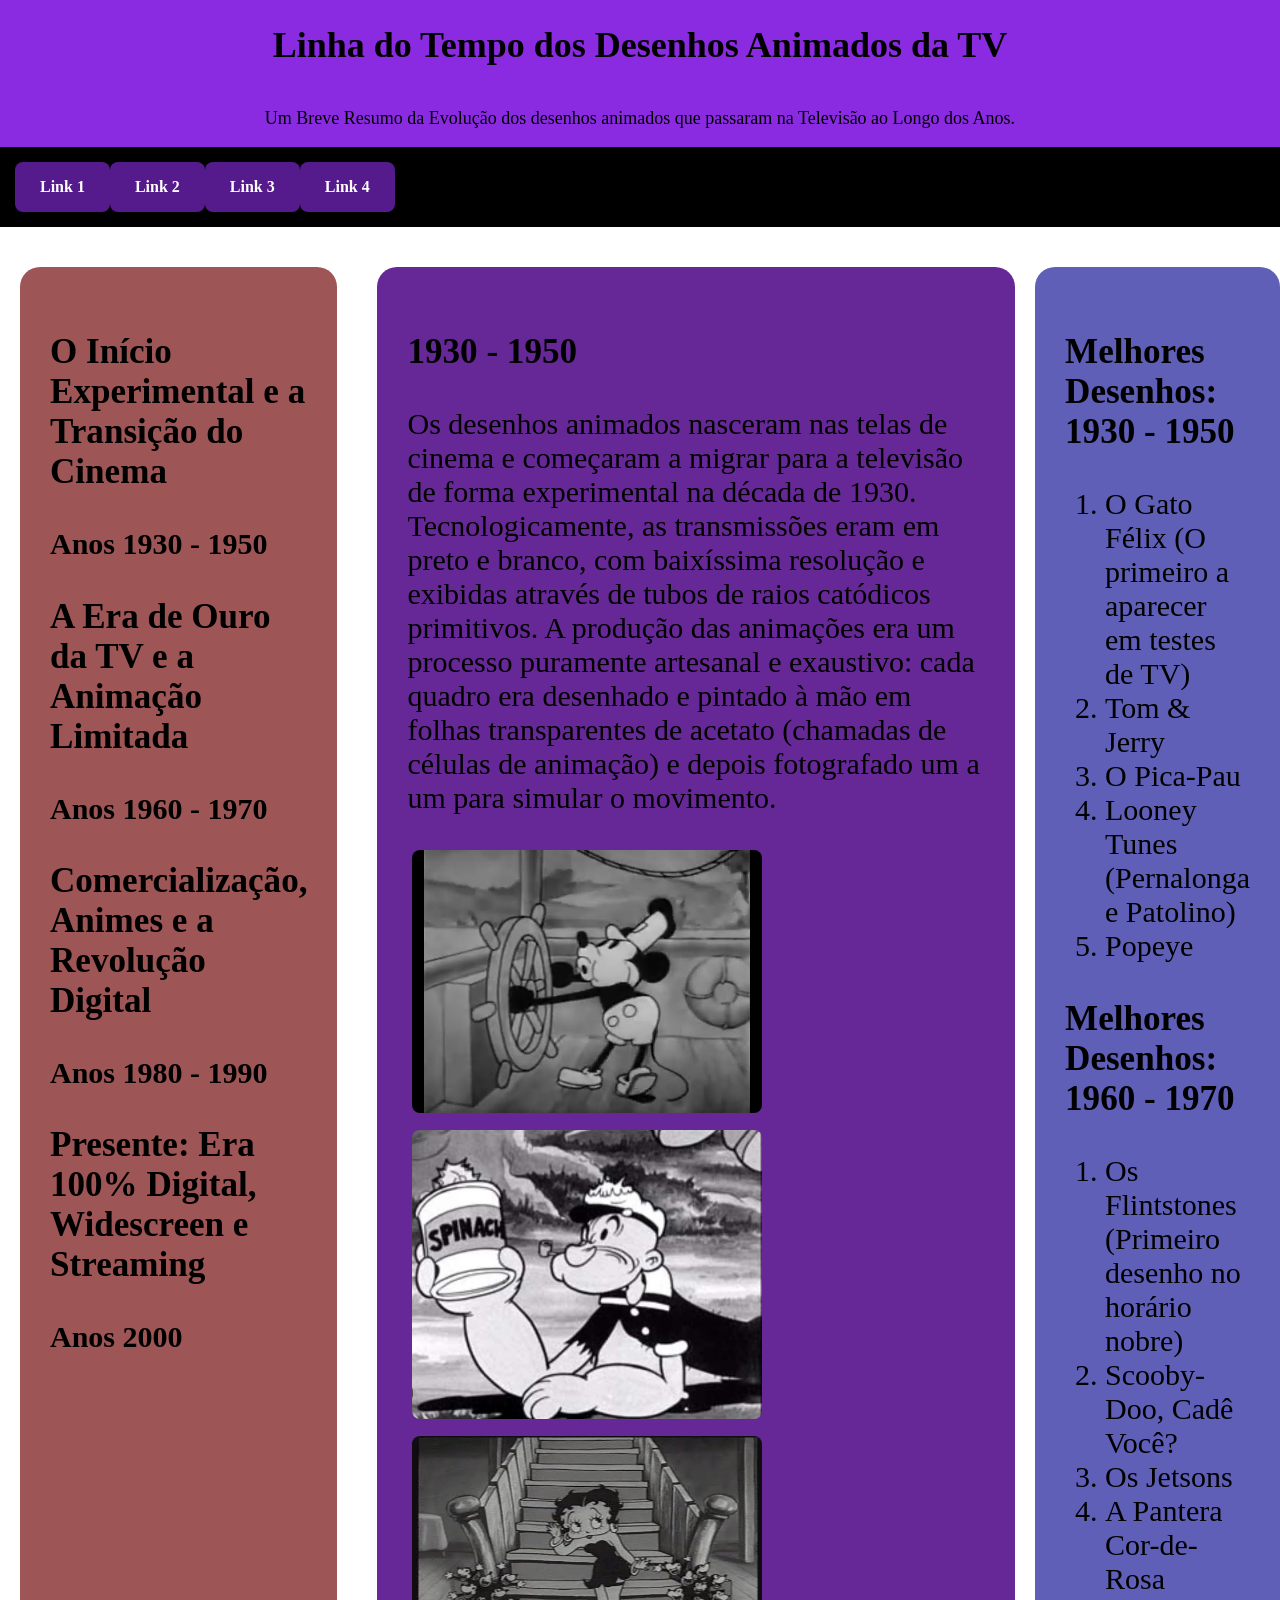
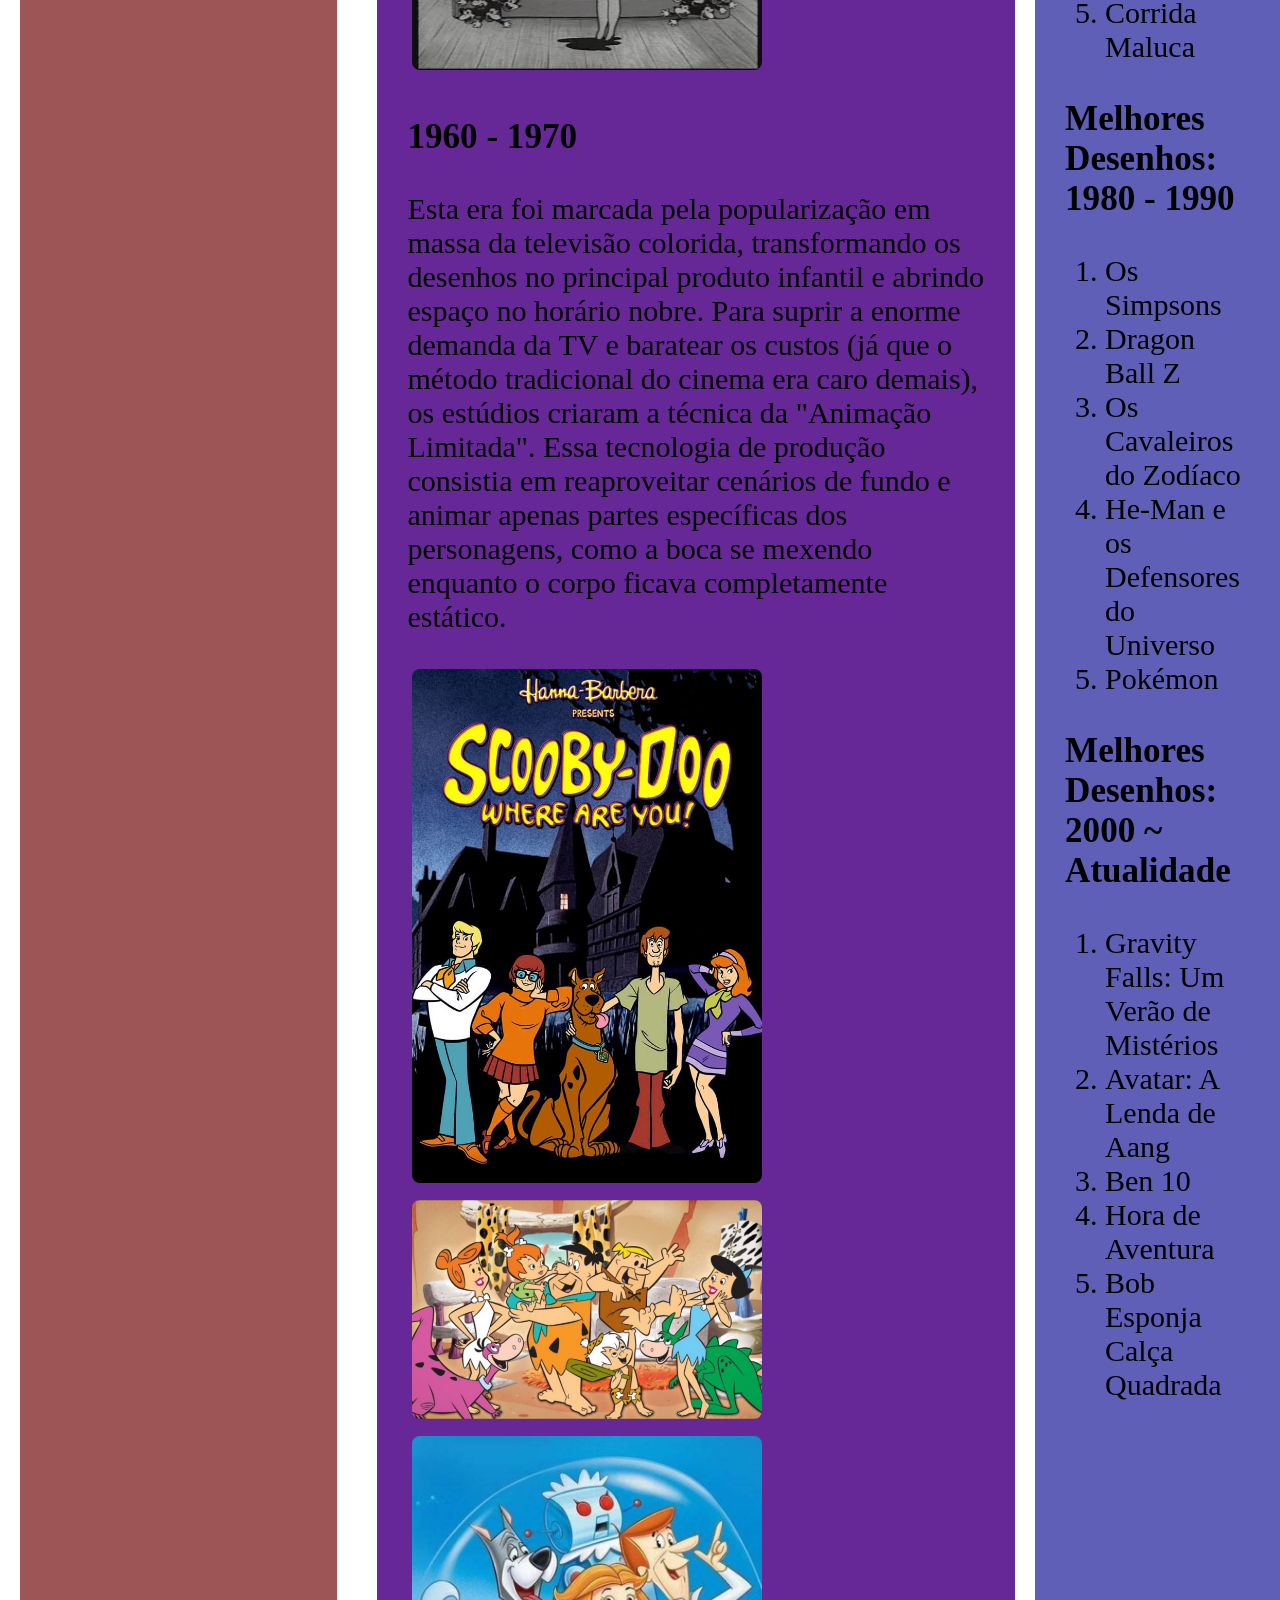
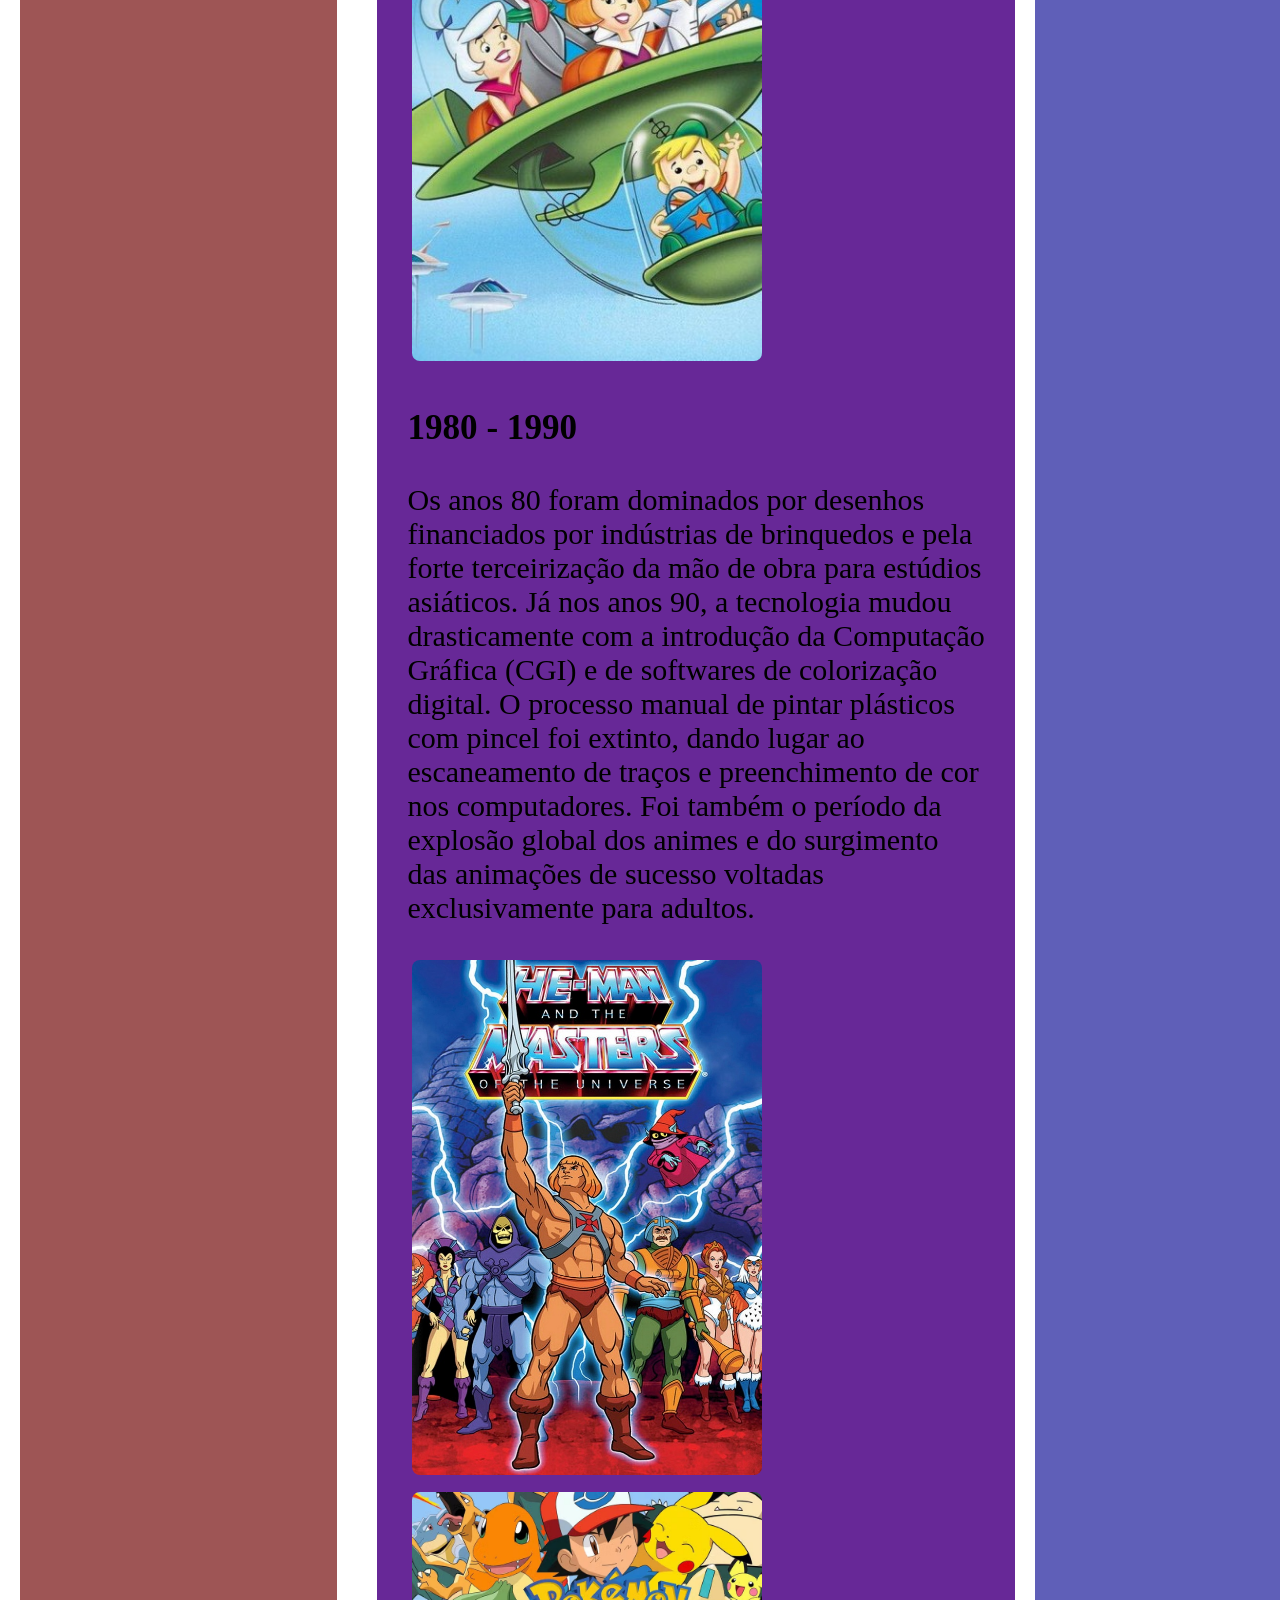
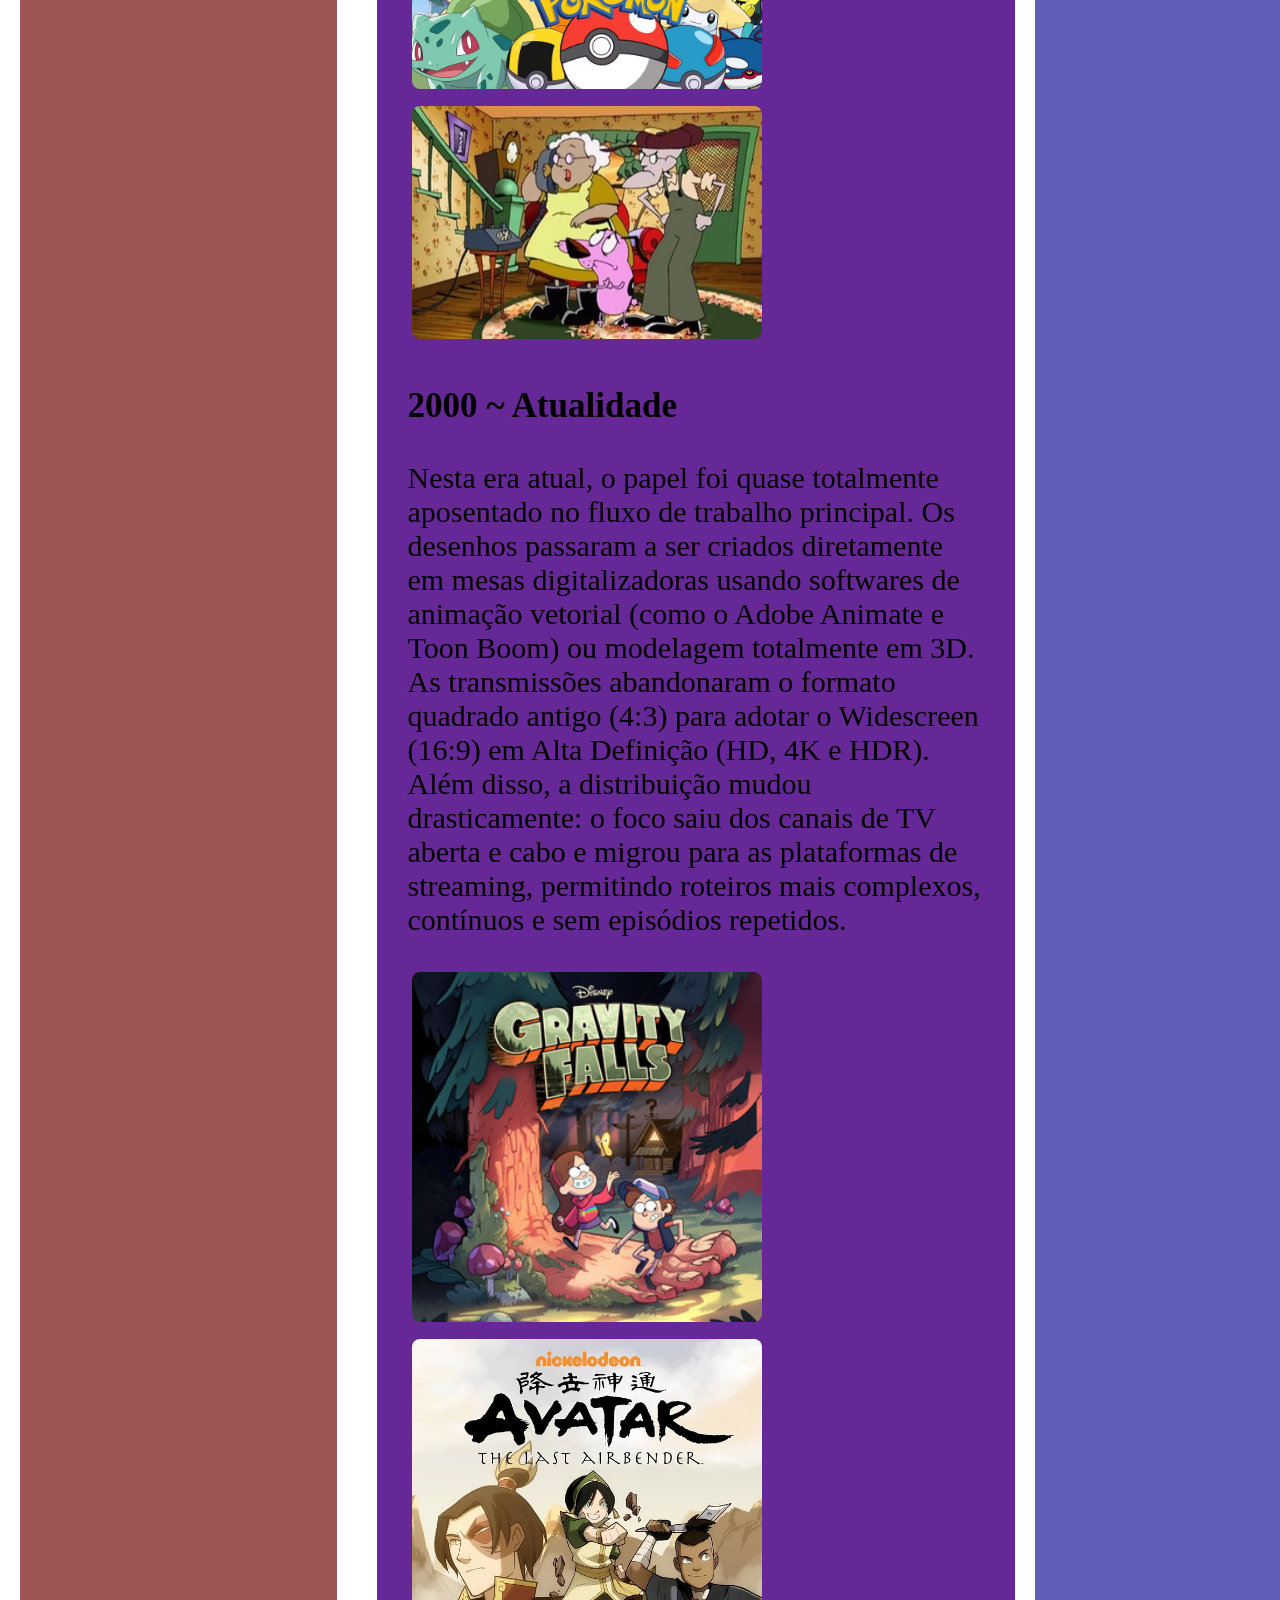
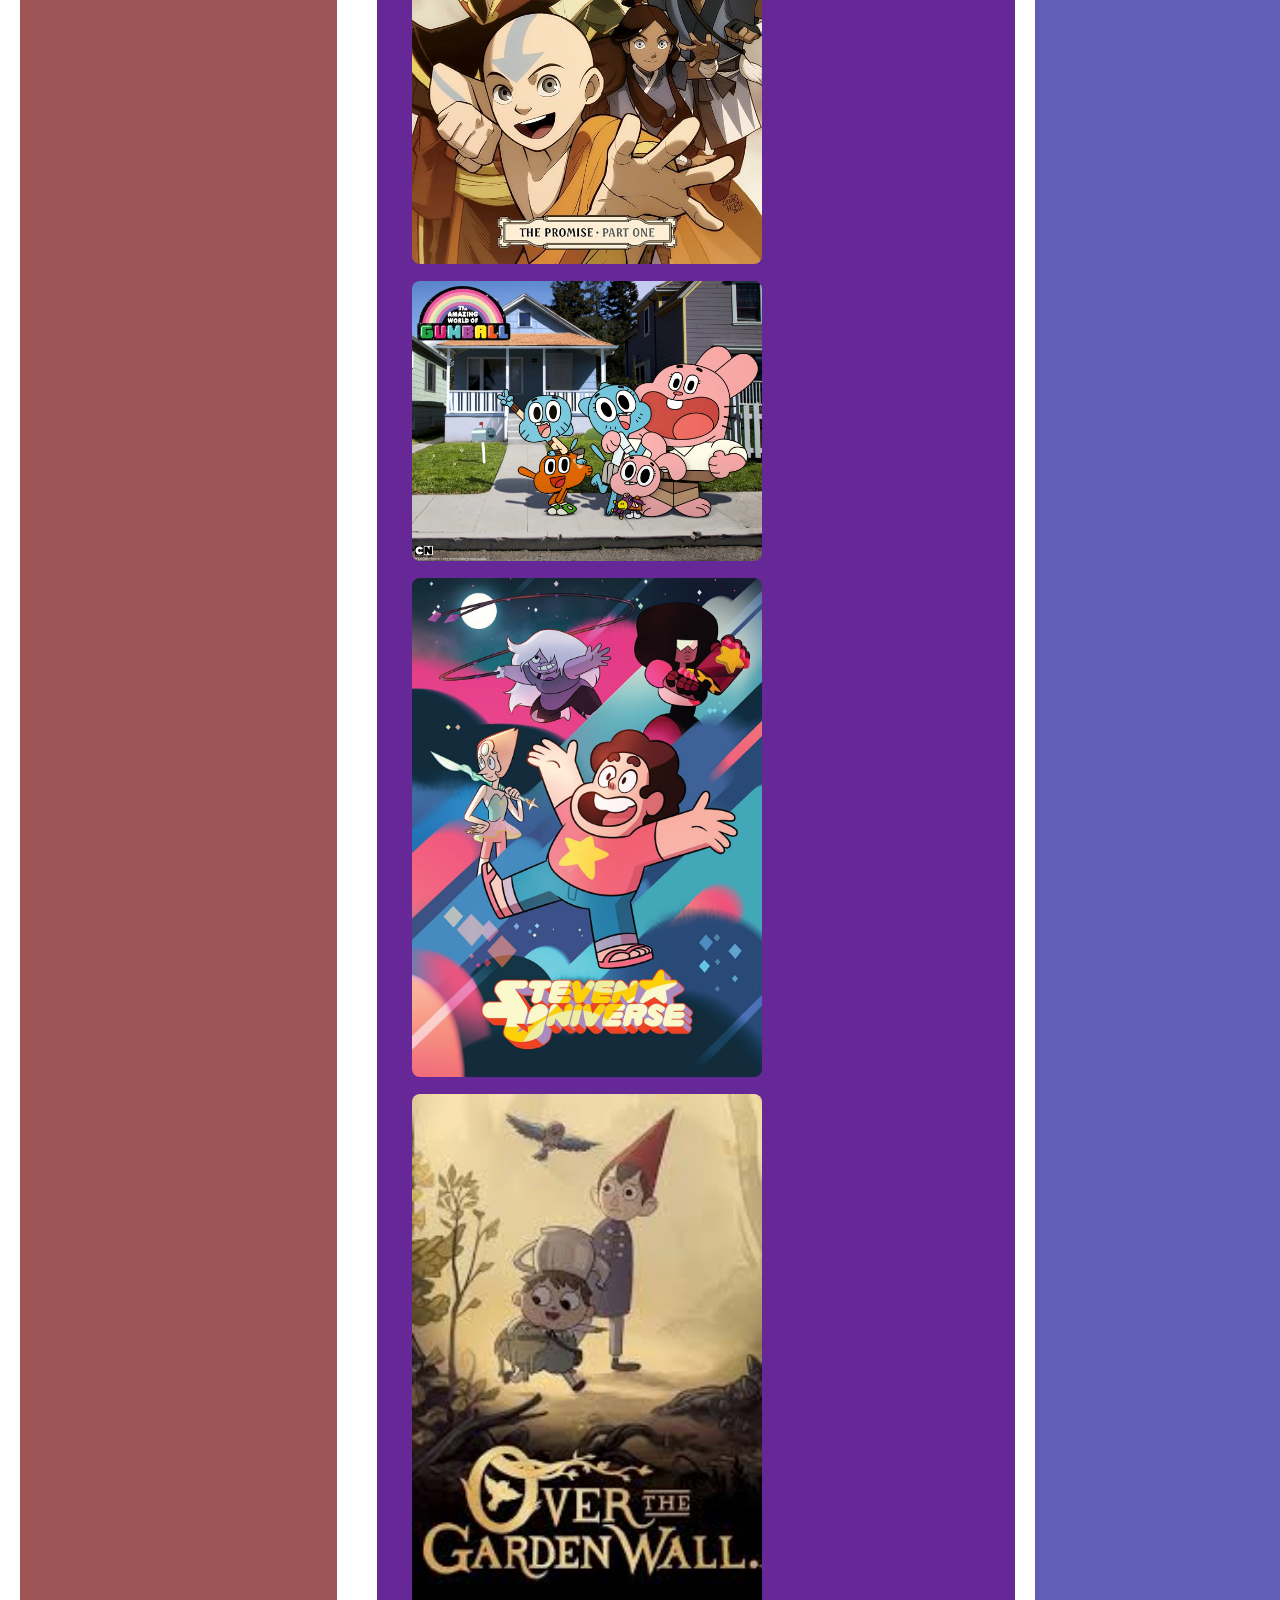
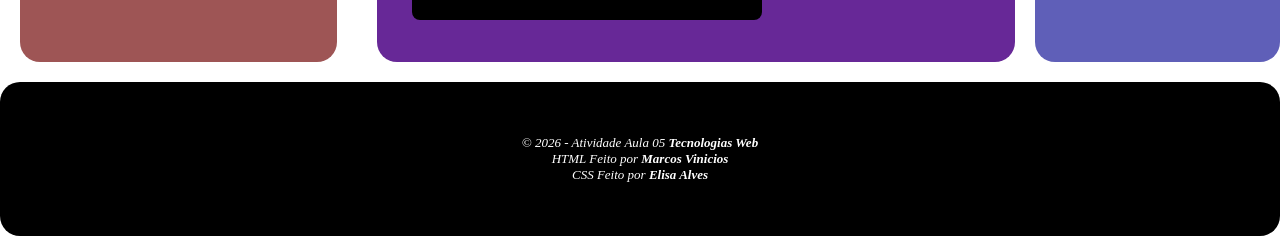
==== index.html @ 8420acc0 "atualizando o arquivo do site para index.html" ====
<!DOCTYPE html>
<html lang="pt-BR">
<head>
    <meta charset="UTF-8">
    <meta name="viewport" content="width=device-width, initial-scale=1.0">
    <title>Site Atividade Aula 05</title>

    <!-- 
    CSS Parte da Elisa ;) 
    -->
    <link rel="stylesheet" href="Trabalho.css">
</head>
<body>

    <!-- 
    Cabeçalho do Site  
    -->
    
     <header class="cabecalho">
        <h1>Linha do Tempo dos Desenhos Animados da TV</h1>
        <p class="subtitulo">
            Um Breve Resumo da Evolução dos desenhos animados que passaram na Televisão ao Longo dos Anos.<br>
        </p>
    </header>

    <!-- 
    Barra de Navegação de Links do Site 
    -->

    <nav class="barra-de-navegacao">
            <a href="#esquerda">Link 1</a>
            <a href="#central">Link 2</a>
            <a href="#direita">Link 3</a>
            <a href="#rodape">Link 4</a>
    </nav>

    <!-- 
    Conteúdo Principal do Site 
    -->
    <div class="conteudos">
        
        <!-- 
        Coluna Esquerda 
        -->

        <div class="coluna-esquerda" id="esquerda">
            <h3>O Início Experimental e a Transição do Cinema</h3>
            <p><b>Anos 1930 - 1950</b></p>

            <h3>A Era de Ouro da TV e a Animação Limitada</h3>
            <p><b>Anos 1960 - 1970</b></p>

            <h3>Comercialização, Animes e a Revolução Digital</h3>
            <p><b>Anos 1980 - 1990</b></p>

            <h3>Presente: Era 100% Digital, Widescreen e Streaming</h3>
            <p><b>Anos 2000 </b></p>
        </div>

        <!-- 
        Coluna Central 
        -->
    
        <main class="coluna-central" id="central">
            <h3>1930 - 1950</h3>
            <p>
                   Os desenhos animados nasceram nas telas de cinema e começaram a migrar para a televisão de forma 
                experimental na década de 1930. Tecnologicamente, as transmissões eram em preto e branco, com 
                baixíssima resolução e exibidas através de tubos de raios catódicos primitivos. A produção das 
                animações era um processo puramente artesanal e exaustivo: cada quadro era desenhado e pintado à 
                mão em folhas transparentes de acetato (chamadas de células de animação) e depois fotografado um
                a um para simular o movimento.
            </p>
            <img width="350px" src="sddefault.jpg" alt="Mickey Mouse">
            <img width="350px" src="Popeye.webp" alt="Popeye">
            <img width="350px" src="Betty-boop.jpg" alt="Betty Boop">

            <h3>1960 - 1970</h3>
            <p>
                  Esta era foi marcada pela popularização em massa da televisão colorida, transformando os desenhos no principal 
                produto infantil e abrindo espaço no horário nobre. Para suprir a enorme demanda da TV e baratear os custos
                (já que o método tradicional do cinema era caro demais), os estúdios criaram a técnica da "Animação Limitada".
                Essa tecnologia de produção consistia em reaproveitar cenários de fundo e animar apenas partes específicas dos
                personagens, como a boca se mexendo enquanto o corpo ficava completamente estático.
            </p>
            <img width="350px" src="Scooby.jpg" alt="Scooby-Doo">
            <img width="350px" src="Flintstones.jpg" alt="Os Flintstones">
            <img width="350px" src="Jetsons.jpg" alt="Os Jetsons">

            <h3>1980 - 1990</h3>
            <p>
                  Os anos 80 foram dominados por desenhos financiados por indústrias de brinquedos e pela forte terceirização da mão 
                de obra para estúdios asiáticos. Já nos anos 90, a tecnologia mudou drasticamente com a introdução da Computação 
                Gráfica (CGI) e de softwares de colorização digital. O processo manual de pintar plásticos com pincel foi extinto, 
                dando lugar ao escaneamento de traços e preenchimento de cor nos computadores. Foi também o período da explosão 
                global dos animes e do surgimento das animações de sucesso voltadas exclusivamente para adultos.
            </p>
            <img width="350px" src="He-man.jpg" alt="He-man">
            <img width="350px" src="pokemon.avif" alt="Pokemon">
            <img width="350px" src="coragem.webp" alt="Coragem o Cão Covarde">

            <h3>2000 ~ Atualidade</h3>
            <p>
                   Nesta era atual, o papel foi quase totalmente aposentado no fluxo de trabalho principal. Os desenhos passaram a
                 ser criados diretamente em mesas digitalizadoras usando softwares de animação vetorial 
                 (como o Adobe Animate e Toon Boom) ou modelagem totalmente em 3D. As transmissões abandonaram o formato quadrado
                  antigo (4:3) para adotar o Widescreen (16:9) em Alta Definição (HD, 4K e HDR). Além disso, a distribuição mudou 
                  drasticamente: o foco saiu dos canais de TV aberta e cabo e migrou para as plataformas de streaming, permitindo 
                  roteiros mais complexos, contínuos e sem episódios repetidos.
            </p>
            <img width="350px" src="Gravity Falls.jpg" alt="Gravity Falls">
            <img width="350px" src="Avatar.jpg" alt="Avatar">
            <img width="350px" src="Gumball.webp" alt="O Incrivel mundo de Gumball">
            <img width="350px" src="steven.jpg" alt="Steven Universo">
            <img width="350px" src="Over the garden wall.jpg" alt="Over the garden wall">

        </main>

        <!-- 
        Coluna Direita 
        -->
    
        <div class="coluna-direita" id="direita">
            <h3>Melhores Desenhos:<br>1930 - 1950</h3>
            <ol> 
                <li>O Gato Félix (O primeiro a aparecer em testes de TV)</li>
                <li>Tom & Jerry</li>
                <li>O Pica-Pau</li>
                <li>Looney Tunes (Pernalonga e Patolino)</li>
                <li>Popeye</li>
            </ol>

            <h3>Melhores Desenhos:<br>1960 - 1970</h3>
            <ol>
                <li>Os Flintstones (Primeiro desenho no horário nobre)</li>
                <li>Scooby-Doo, Cadê Você?</li>
                <li>Os Jetsons</li>
                <li>A Pantera Cor-de-Rosa</li>
                <li>Corrida Maluca</li>
            </ol>

            <h3>Melhores Desenhos:<br>1980 - 1990</h3>
            <ol>
                <li>Os Simpsons</li>
                <li>Dragon Ball Z</li>
                <li>Os Cavaleiros do Zodíaco</li>
                <li>He-Man e os Defensores do Universo</li>
                <li>Pokémon</li>
            </ol>

            <h3>Melhores Desenhos:<br>2000 ~ Atualidade</h3>
            <ol>
                <li>Gravity Falls: Um Verão de Mistérios</li>
                <li>Avatar: A Lenda de Aang</li>
                <li>Ben 10</li>
                <li>Hora de Aventura</li>
                <li>Bob Esponja Calça Quadrada</li>
            </ol>
        </div>
    </div>

    <!--
    Rodapé do Site 
    -->
    <footer class="rodape" id="rodape">
        <p><i>&copy; 2026 - Atividade Aula 05 <b>Tecnologias Web</b><br>HTML Feito por <b>Marcos Vinicios</b><br>CSS Feito por <b>Elisa Alves</b></i></p>
    </footer>
    
</body>
</html>
---- Trabalho.css ----
body{
    margin: 0;
}
header{
    background-color: blueviolet;
    color: black;
    text-align: center;
    font-size: large;
    display: flex;
    flex-direction:column;
    justify-content: center;  
}
nav{
    display: flex;
    justify-content: flex-start;
    background-color: black;
    padding: 15px;
    text-align:left;
    align-items: stretch;
    height: 50px;
    font-size: medium;
    color: white;
}
nav a {
    background-color: #551A8B;
    color: white;
    text-decoration: none;
    border-radius: 8px;
    font-weight: bold;
    display: flex;
    align-items: center;
    justify-content: center;
    padding: 0 25px;
    flex-grow: 0;
}
nav a:hover {
    background-color: #8a2be2;
    transform: translateY(-1px)
}
.conteudos{
    display: flex;
    justify-content: space-around;
    text-align: left;
    

}
    .coluna-esquerda{
        background-color:rgb(158, 85, 85);
        justify-content:flex-start;
        border-radius: 20px;
        margin: 20px;;
        padding: 30px;
        font-size: 30px;
        margin-top: 40px;
        margin-bottom: 20px;
    }
    .coluna-direita{
        background-color: rgb(95, 95, 184);
        justify-content: flex-end;
        border-radius: 20px;
        padding: 30px;
        font-size: 30px;
        margin-top: 40px;
        margin-bottom: 20px;
    }
    .coluna-central{
        background-color: rgb(103, 40, 151);
        justify-content: left;
        border-radius: 20px;
        padding: 30px;
        font-size: 30px;
        margin: 20px;
        margin-top: 40px;
        margin-bottom: 20px;
    }
.coluna-central img {
    display: inline-block;
    max-width: 350px;
    margin: 5px;
    max-width: 100%;
    height: auto;
    border-radius: 8px;
}


/* 
Implementação do Site se Ajustar com a Resolução e Tamanho da Tela
Di Nadi :3
 */
@media screen and (max-width: 700px) {
    .cabecalho {
     flex-direction: column;   
    }
    .barra-de-navegacao {
        flex-direction: column; 
    }
    .conteudos {
        flex-direction: column;
    }
    .rodape {
        flex-direction: column;
    } 
}
footer{
    background-color: black;
    padding: 40px;
    text-align: center;
    font-size: small;
    color: white;
    border-radius: 20px;

}
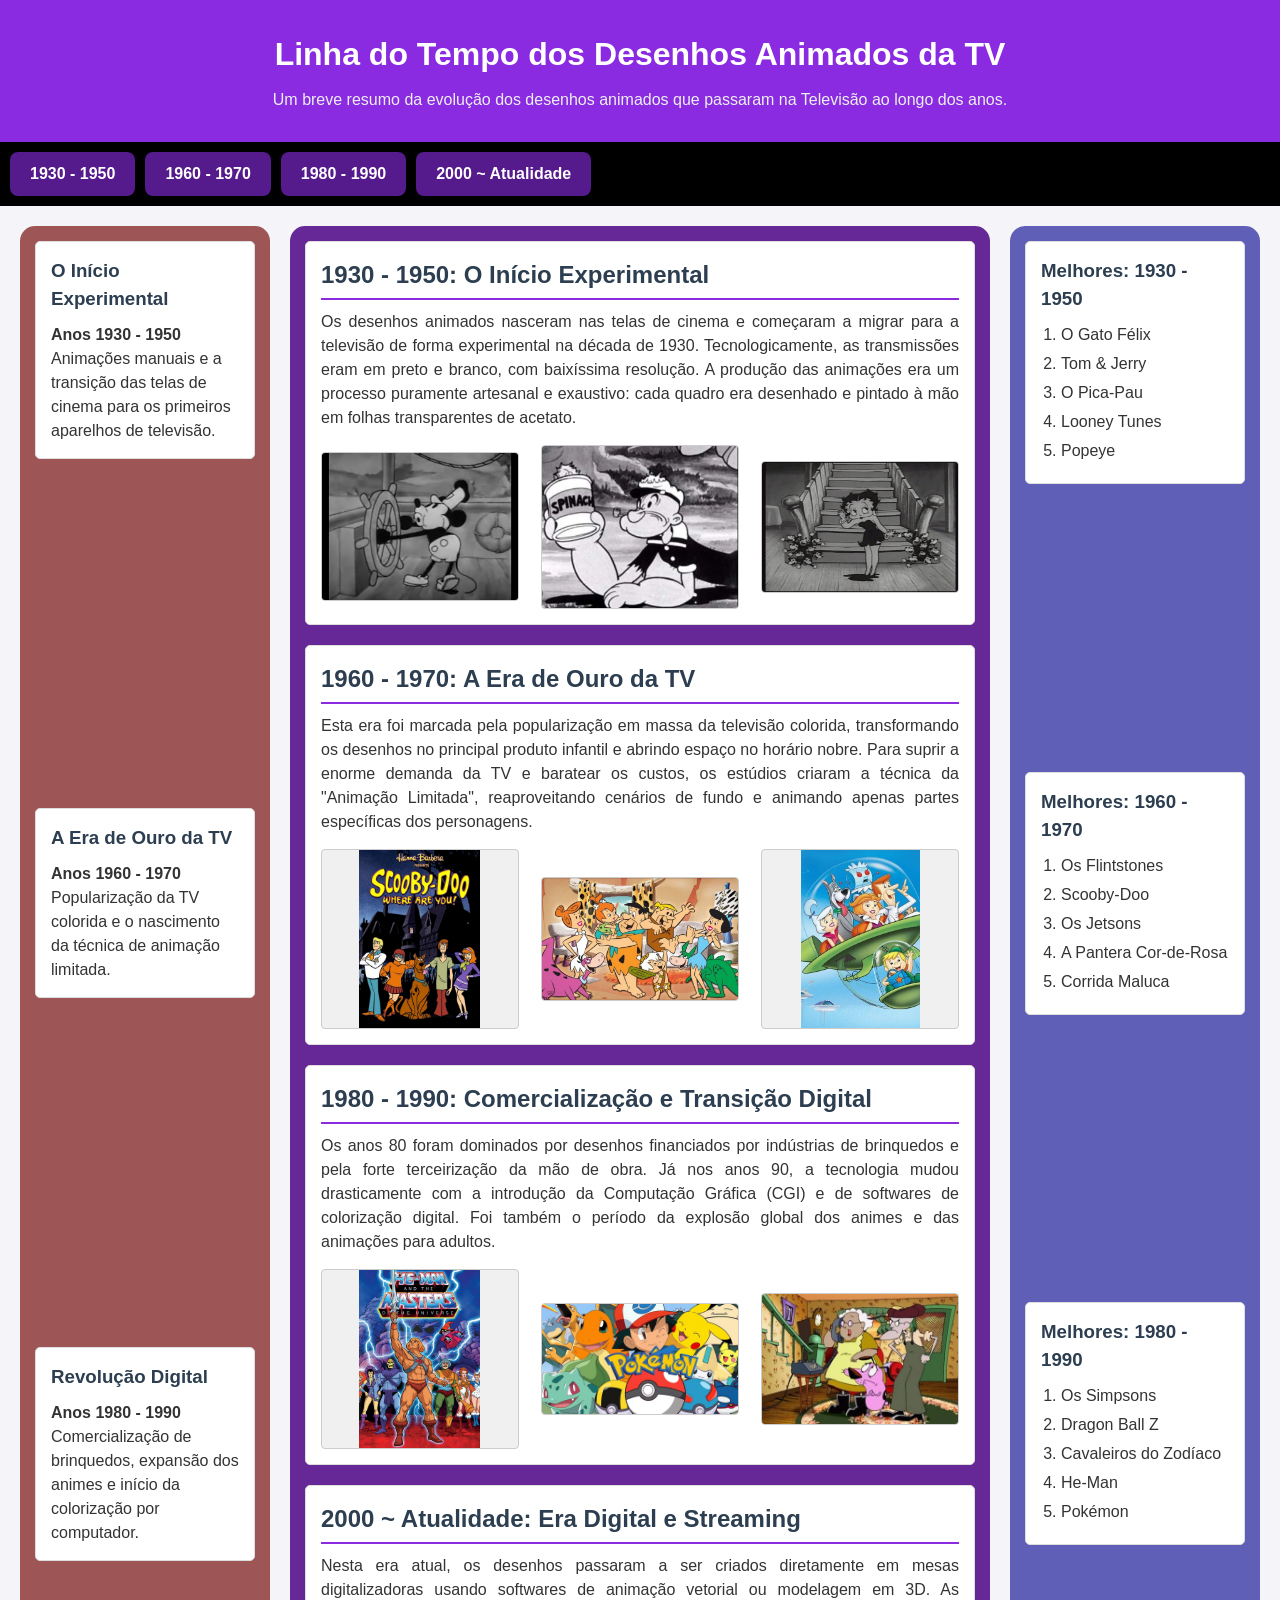
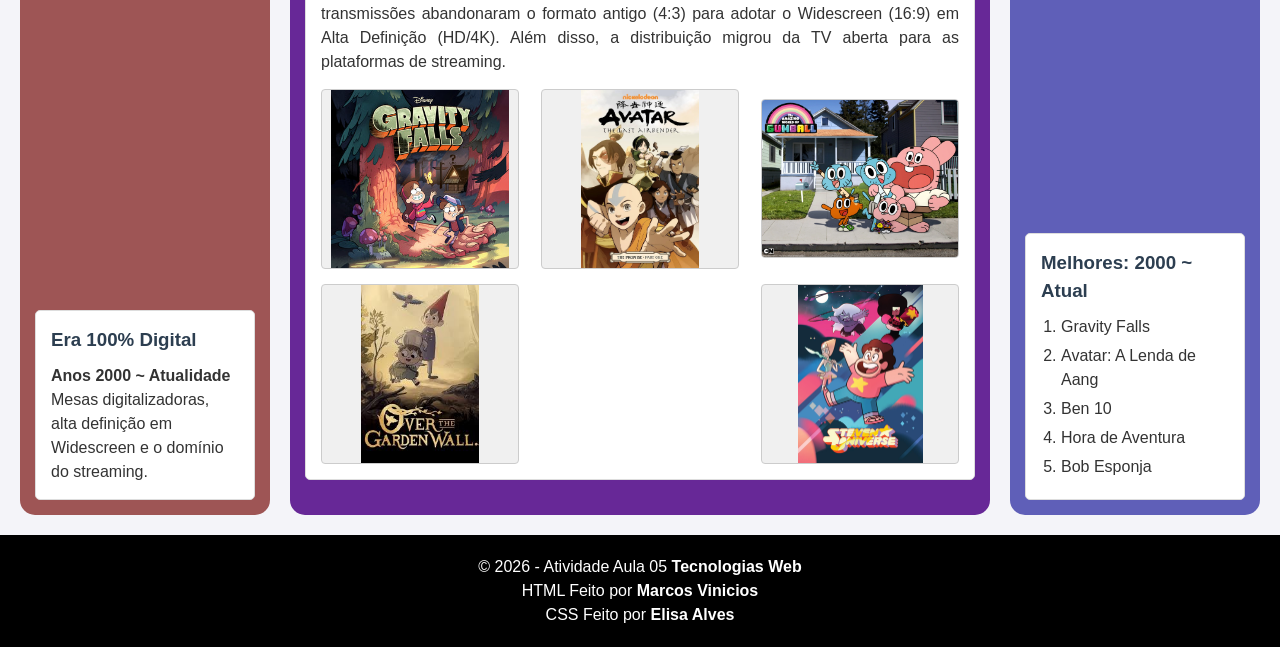
==== commit e6948cfc: "Polimento do Site" ====
--- a/index.html
+++ b/index.html
@@ -3,168 +3,202 @@
 <head>
     <meta charset="UTF-8">
     <meta name="viewport" content="width=device-width, initial-scale=1.0">
-    <title>Site Atividade Aula 05</title>
-
-    <!-- 
-    CSS Parte da Elisa ;) 
-    -->
+    <title>Linha do Tempo dos Desenhos Animados</title>
+
+    <!-- CSS Parte da Elisa ;) -->
+
     <link rel="stylesheet" href="Trabalho.css">
 </head>
 <body>
 
-    <!-- 
-    Cabeçalho do Site  
-    -->
-    
-     <header class="cabecalho">
+ <!-- Cabeçalho -->
+    <header class="cabecalho">
         <h1>Linha do Tempo dos Desenhos Animados da TV</h1>
         <p class="subtitulo">
-            Um Breve Resumo da Evolução dos desenhos animados que passaram na Televisão ao Longo dos Anos.<br>
+            Um breve resumo da evolução dos desenhos animados que passaram na Televisão ao longo dos anos.
         </p>
+
     </header>
 
-    <!-- 
-    Barra de Navegação de Links do Site 
-    -->
-
+
+    <!-- Barra de Navegação -->
     <nav class="barra-de-navegacao">
-            <a href="#esquerda">Link 1</a>
-            <a href="#central">Link 2</a>
-            <a href="#direita">Link 3</a>
-            <a href="#rodape">Link 4</a>
+        <a href="#era-30-50">1930 - 1950</a>
+        <a href="#era-60-70">1960 - 1970</a>
+        <a href="#era-80-90">1980 - 1990</a>
+        <a href="#era-2000">2000 ~ Atualidade</a>
     </nav>
 
-    <!-- 
-    Conteúdo Principal do Site 
-    -->
-    <div class="conteudos">
+    <!-- Container Principal -->
+    <div class="conteudo-principal">
         
-        <!-- 
-        Coluna Esquerda 
-        -->
-
-        <div class="coluna-esquerda" id="esquerda">
-            <h3>O Início Experimental e a Transição do Cinema</h3>
-            <p><b>Anos 1930 - 1950</b></p>
-
-            <h3>A Era de Ouro da TV e a Animação Limitada</h3>
-            <p><b>Anos 1960 - 1970</b></p>
-
-            <h3>Comercialização, Animes e a Revolução Digital</h3>
-            <p><b>Anos 1980 - 1990</b></p>
-
-            <h3>Presente: Era 100% Digital, Widescreen e Streaming</h3>
-            <p><b>Anos 2000 </b></p>
-        </div>
-
-        <!-- 
-        Coluna Central 
-        -->
+        <!-- Coluna Esquerda -->
+        <aside class="coluna-esquerda side">
+            <div class="bloco-lateral">
+                <h3>O Início Experimental</h3>
+                <p><b>Anos 1930 - 1950</b></p>
+                <p>Animações manuais e a transição das telas de cinema para os primeiros aparelhos de televisão.</p>
+            </div>
+
+
+
+            <div class="bloco-lateral">
+                <h3>A Era de Ouro da TV</h3>
+                <p><b>Anos 1960 - 1970</b></p>
+                <p>Popularização da TV colorida e o nascimento da técnica de animação limitada.</p>
+            </div>
+
+            <div class="bloco-lateral">
+                <h3>Revolução Digital</h3>
+                <p><b>Anos 1980 - 1990</b></p>
+                <p>Comercialização de brinquedos, expansão dos animes e início da colorização por computador.</p>
+            </div>
+
+
+            <div class="bloco-lateral">
+                <h3>Era 100% Digital</h3>
+                <p><b>Anos 2000 ~ Atualidade</b></p>
+                <p>Mesas digitalizadoras, alta definição em Widescreen e o domínio do streaming.</p>
+            </div>
+
+
+        </aside>
+
+
+
+        <!-- Coluna Central -->
+        <main class="coluna-central main">
+            
+            <article class="bloco-conteudo" id="era-30-50">
+                <h2>1930 - 1950: O Início Experimental</h2>
+                <p>
+                    Os desenhos animados nasceram nas telas de cinema e começaram a migrar para a televisão de forma 
+                    experimental na década de 1930. Tecnologicamente, as transmissões eram em preto e branco, com 
+                    baixíssima resolução. A produção das animações era um processo puramente artesanal e exaustivo: 
+                    cada quadro era desenhado e pintado à mão em folhas transparentes de acetato.
+                </p>
+                <div class="galeria-imagens">
+                    <img src="sddefault.jpg" alt="Mickey Mouse">
+                    <img src="Popeye.webp" alt="Popeye">
+                    <img src="Betty-boop.jpg" alt="Betty Boop">
+                </div>
+            </article>
+
+            <article class="bloco-conteudo" id="era-60-70">
+                <h2>1960 - 1970: A Era de Ouro da TV</h2>
+                <p>
     
-        <main class="coluna-central" id="central">
-            <h3>1930 - 1950</h3>
-            <p>
-                   Os desenhos animados nasceram nas telas de cinema e começaram a migrar para a televisão de forma 
-                experimental na década de 1930. Tecnologicamente, as transmissões eram em preto e branco, com 
-                baixíssima resolução e exibidas através de tubos de raios catódicos primitivos. A produção das 
-                animações era um processo puramente artesanal e exaustivo: cada quadro era desenhado e pintado à 
-                mão em folhas transparentes de acetato (chamadas de células de animação) e depois fotografado um
-                a um para simular o movimento.
-            </p>
-            <img width="350px" src="sddefault.jpg" alt="Mickey Mouse">
-            <img width="350px" src="Popeye.webp" alt="Popeye">
-            <img width="350px" src="Betty-boop.jpg" alt="Betty Boop">
-
-            <h3>1960 - 1970</h3>
-            <p>
-                  Esta era foi marcada pela popularização em massa da televisão colorida, transformando os desenhos no principal 
-                produto infantil e abrindo espaço no horário nobre. Para suprir a enorme demanda da TV e baratear os custos
-                (já que o método tradicional do cinema era caro demais), os estúdios criaram a técnica da "Animação Limitada".
-                Essa tecnologia de produção consistia em reaproveitar cenários de fundo e animar apenas partes específicas dos
-                personagens, como a boca se mexendo enquanto o corpo ficava completamente estático.
-            </p>
-            <img width="350px" src="Scooby.jpg" alt="Scooby-Doo">
-            <img width="350px" src="Flintstones.jpg" alt="Os Flintstones">
-            <img width="350px" src="Jetsons.jpg" alt="Os Jetsons">
-
-            <h3>1980 - 1990</h3>
-            <p>
-                  Os anos 80 foram dominados por desenhos financiados por indústrias de brinquedos e pela forte terceirização da mão 
-                de obra para estúdios asiáticos. Já nos anos 90, a tecnologia mudou drasticamente com a introdução da Computação 
-                Gráfica (CGI) e de softwares de colorização digital. O processo manual de pintar plásticos com pincel foi extinto, 
-                dando lugar ao escaneamento de traços e preenchimento de cor nos computadores. Foi também o período da explosão 
-                global dos animes e do surgimento das animações de sucesso voltadas exclusivamente para adultos.
-            </p>
-            <img width="350px" src="He-man.jpg" alt="He-man">
-            <img width="350px" src="pokemon.avif" alt="Pokemon">
-            <img width="350px" src="coragem.webp" alt="Coragem o Cão Covarde">
-
-            <h3>2000 ~ Atualidade</h3>
-            <p>
-                   Nesta era atual, o papel foi quase totalmente aposentado no fluxo de trabalho principal. Os desenhos passaram a
-                 ser criados diretamente em mesas digitalizadoras usando softwares de animação vetorial 
-                 (como o Adobe Animate e Toon Boom) ou modelagem totalmente em 3D. As transmissões abandonaram o formato quadrado
-                  antigo (4:3) para adotar o Widescreen (16:9) em Alta Definição (HD, 4K e HDR). Além disso, a distribuição mudou 
-                  drasticamente: o foco saiu dos canais de TV aberta e cabo e migrou para as plataformas de streaming, permitindo 
-                  roteiros mais complexos, contínuos e sem episódios repetidos.
-            </p>
-            <img width="350px" src="Gravity Falls.jpg" alt="Gravity Falls">
-            <img width="350px" src="Avatar.jpg" alt="Avatar">
-            <img width="350px" src="Gumball.webp" alt="O Incrivel mundo de Gumball">
-            <img width="350px" src="steven.jpg" alt="Steven Universo">
-            <img width="350px" src="Over the garden wall.jpg" alt="Over the garden wall">
+                    Esta era foi marcada pela popularização em massa da televisão colorida, transformando os desenhos no principal 
+                    produto infantil e abrindo espaço no horário nobre. Para suprir a enorme demanda da TV e baratear os custos, 
+                    os estúdios criaram a técnica da "Animação Limitada", reaproveitando cenários de fundo e animando apenas partes 
+                    específicas dos personagens.
+                </p>
+                <div class="galeria-imagens">
+                    <img src="Scooby.jpg" alt="Scooby-Doo">
+                    <img src="Flintstones.jpg" alt="Os Flintstones">
+                    <img src="Jetsons.jpg" alt="Os Jetsons">
+                </div>
+
+            </article>
+
+
+
+            <article class="bloco-conteudo" id="era-80-90">
+                <h2>1980 - 1990: Comercialização e Transição Digital</h2>
+                <p>
+                    Os anos 80 foram dominados por desenhos financiados por indústrias de brinquedos e pela forte terceirização da mão 
+                    de obra. Já nos anos 90, a tecnologia mudou drasticamente com a introdução da Computação Gráfica (CGI) e de softwares 
+                    de colorização digital. Foi também o período da explosão global dos animes e das animações para adultos.
+                </p>
+                <div class="galeria-imagens">
+                    <img src="He-man.jpg" alt="He-man">
+                    <img src="pokemon.avif" alt="Pokémon">
+                    <img src="coragem.webp" alt="Coragem o Cão Covarde">
+                </div>
+            </article>
+
+            <article class="bloco-conteudo" id="era-2000">
+                <h2>2000 ~ Atualidade: Era Digital e Streaming</h2>
+                <p>
+                    Nesta era atual, os desenhos passaram a ser criados diretamente em mesas digitalizadoras usando softwares de animação 
+                    vetorial ou modelagem em 3D. As transmissões abandonaram o formato antigo (4:3) para adotar o Widescreen (16:9) em Alta 
+                    Definição (HD/4K). Além disso, a distribuição migrou da TV aberta para as plataformas de streaming.
+                </p>
+                <div class="galeria-imagens">
+                    <img src="Gravity Falls.jpg" alt="Gravity Falls">
+                    <img src="Avatar.jpg" alt="Avatar">
+                    <img src="Gumball.webp" alt="O Incrível Mundo de Gumball">
+                    <img src="Over the garden wall.jpg" alt="Over the Garden wall">
+                    <img src="steven.jpg" alt="Steven Universo">
+                </div>
+            </article>
 
         </main>
 
-        <!-- 
-        Coluna Direita 
-        -->
-    
-        <div class="coluna-direita" id="direita">
-            <h3>Melhores Desenhos:<br>1930 - 1950</h3>
-            <ol> 
-                <li>O Gato Félix (O primeiro a aparecer em testes de TV)</li>
-                <li>Tom & Jerry</li>
-                <li>O Pica-Pau</li>
-                <li>Looney Tunes (Pernalonga e Patolino)</li>
-                <li>Popeye</li>
-            </ol>
-
-            <h3>Melhores Desenhos:<br>1960 - 1970</h3>
-            <ol>
-                <li>Os Flintstones (Primeiro desenho no horário nobre)</li>
-                <li>Scooby-Doo, Cadê Você?</li>
-                <li>Os Jetsons</li>
-                <li>A Pantera Cor-de-Rosa</li>
-                <li>Corrida Maluca</li>
-            </ol>
-
-            <h3>Melhores Desenhos:<br>1980 - 1990</h3>
-            <ol>
-                <li>Os Simpsons</li>
-                <li>Dragon Ball Z</li>
-                <li>Os Cavaleiros do Zodíaco</li>
-                <li>He-Man e os Defensores do Universo</li>
-                <li>Pokémon</li>
-            </ol>
-
-            <h3>Melhores Desenhos:<br>2000 ~ Atualidade</h3>
-            <ol>
-                <li>Gravity Falls: Um Verão de Mistérios</li>
-                <li>Avatar: A Lenda de Aang</li>
-                <li>Ben 10</li>
-                <li>Hora de Aventura</li>
-                <li>Bob Esponja Calça Quadrada</li>
-            </ol>
-        </div>
+        <!-- Coluna Direita -->
+        <aside class="coluna-direita side-2">
+            <div class="bloco-lateral">
+                <h3>Melhores: 1930 - 1950</h3>
+                <ol> 
+                    <li>O Gato Félix</li>
+                    <li>Tom & Jerry</li>
+                    <li>O Pica-Pau</li>
+                    <li>Looney Tunes</li>
+                    <li>Popeye</li>
+                </ol>
+
+            </div>
+
+
+
+            <div class="bloco-lateral">
+                <h3>Melhores: 1960 - 1970</h3>
+                <ol>
+
+                    <li>Os Flintstones</li>
+                    <li>Scooby-Doo</li>
+                    <li>Os Jetsons</li>
+                    <li>A Pantera Cor-de-Rosa</li>
+                    <li>Corrida Maluca</li>
+                </ol>
+
+            </div>
+
+
+            <div class="bloco-lateral">
+                <h3>Melhores: 1980 - 1990</h3>
+                <ol>
+                    <li>Os Simpsons</li>
+                    <li>Dragon Ball Z</li>
+                    <li>Cavaleiros do Zodíaco</li>
+                    <li>He-Man</li>
+                    <li>Pokémon</li>
+                </ol>
+            </div>
+
+            <div class="bloco-lateral">
+                <h3>Melhores: 2000 ~ Atual</h3>
+                <ol>
+                    <li>Gravity Falls</li>
+                    <li>Avatar: A Lenda de Aang</li>
+                    <li>Ben 10</li>
+                    <li>Hora de Aventura</li>
+                    <li>Bob Esponja</li>
+                </ol>
+                
+            </div>
+        </aside>
+
     </div>
 
-    <!--
-    Rodapé do Site 
-    -->
-    <footer class="rodape" id="rodape">
-        <p><i>&copy; 2026 - Atividade Aula 05 <b>Tecnologias Web</b><br>HTML Feito por <b>Marcos Vinicios</b><br>CSS Feito por <b>Elisa Alves</b></i></p>
+
+    <!-- Rodapé -->
+
+    <footer class="rodape footer">
+        <p>&copy; 2026 - Atividade Aula 05 <b>Tecnologias Web</b></p>
+        <p>HTML Feito por <b>Marcos Vinicios</b><br>CSS Feito por <b>Elisa Alves</b></p>
     </footer>
     
+
 </body>
 </html>
--- a/Trabalho.css
+++ b/Trabalho.css
@@ -1,112 +1,206 @@
-body{
+* {
     margin: 0;
-}
-header{
+    padding: 0;
+    box-sizing: border-box;
+    font-family: Arial, Helvetica, sans-serif;
+
+}
+
+
+
+body {
+    background-color: #f4f4f9;
+    color: #333;
+    line-height: 1.5;
+}
+
+
+/* --- Cabeçalhho --- */
+.cabecalho {
     background-color: blueviolet;
-    color: black;
+    color: #ffffff;
     text-align: center;
-    font-size: large;
-    display: flex;
-    flex-direction:column;
-    justify-content: center;  
-}
-nav{
+    padding: 30px 20px;
+}
+
+.cabecalho h1 {
+    font-size: 2rem;
+    margin-bottom: 10px;
+}
+
+.subtitulo {
+    font-size: 1rem;
+    color: #ecf0f1;
+}
+
+/* --- Barra de Navegação --- */
+.barra-de-navegacao {
     display: flex;
     justify-content: flex-start;
     background-color: black;
-    padding: 15px;
-    text-align:left;
+    position: sticky;
+    top: 0;
+    z-index: 10;
+    padding: 10px;
+
+    gap: 10px;
+}
+
+
+
+.barra-de-navegacao a {
+    background-color: #551A8B;
+    color: #ffffff;
+    padding: 10px 20px;
+    text-decoration: none;
+    font-weight: bold;
+    text-align: center;
+    border-radius: 8px;
+    transition: background 0.3s;
+}
+
+.barra-de-navegacao a:hover {
+    background-color: #8a2be2;
+}
+
+/* --- Container Com as 3 Colunas--- */
+.conteudo-principal {
+    display: flex;
+    flex-direction: row;
     align-items: stretch;
-    height: 50px;
-    font-size: medium;
-    color: white;
-}
-nav a {
-    background-color: #551A8B;
-    color: white;
-    text-decoration: none;
-    border-radius: 8px;
-    font-weight: bold;
-    display: flex;
+    width: 100%;
+    margin: 20px 0;
+    padding: 0 20px;
+    gap: 20px;
+}
+
+.coluna-esquerda.side {
+    background-color: rgb(158, 85, 85);
+    border-radius: 15px;
+    padding: 15px;
+    width: 250px;
+    flex-shrink: 0;
+    display: flex;
+    flex-direction: column;
+    justify-content: space-between;
+}
+
+.coluna-direita.side-2 {
+    background-color: rgb(95, 95, 184);
+    border-radius: 15px;
+    padding: 15px;
+    width: 250px;
+    flex-shrink: 0;
+
+    display: flex;
+    flex-direction: column;
+    justify-content: space-between;
+}
+
+.coluna-central.main {
+    background-color: rgb(103, 40, 151);
+    border-radius: 15px;
+    padding: 15px;
+    flex-grow: 1;
+}
+
+.bloco-lateral, .bloco-conteudo {
+    background-color: #ffffff;
+    padding: 15px;
+    margin-bottom: 20px;
+    border: 1px solid #ddd;
+    border-radius: 5px;
+}
+
+.coluna-esquerda.side .bloco-lateral:last-child,
+.coluna-direita.side-2 .bloco-lateral:last-child {
+    margin-bottom: 0;
+}
+
+.bloco-lateral h3, .bloco-conteudo h2 {
+    margin-bottom: 10px;
+    color: #2c3e50;
+}
+
+.bloco-conteudo h2 {
+    border-bottom: 2px solid blueviolet;
+    padding-bottom: 5px;
+}
+
+.bloco-conteudo p {
+    margin-bottom: 15px;
+    text-align: justify;
+
+}
+
+
+
+.coluna-direita ol {
+    padding-left: 20px;
+}
+
+.coluna-direita li {
+    margin-bottom: 5px;
+}
+
+.galeria-imagens {
+    display: flex;
+    flex-wrap: wrap;
+    gap: 15px;
+    justify-content: space-between;
     align-items: center;
-    justify-content: center;
-    padding: 0 25px;
-    flex-grow: 0;
-}
-nav a:hover {
-    background-color: #8a2be2;
-    transform: translateY(-1px)
-}
-.conteudos{
-    display: flex;
-    justify-content: space-around;
-    text-align: left;
+}
+
+.galeria-imagens img {
+    flex: 1 1 calc(33.333% - 15px);
+    max-width: calc(33.333% - 15px);
+    height: auto;
+    max-height: 180px;
+    object-fit: contain;
+    border-radius: 4px;
+    border: 1px solid #ccc;
+    background-color: #f0f0f0;
+}
+
+
+/* --- Rodapé --- */
+.rodape.footer {
+    background-color: black;
+    color: #ffffff;
+    text-align: center;
+    padding: 20px;
+    margin-top: 20px;
+}
+
+
+
+@media (max-width: 700px) {
+    /* Navbar empilha verticalmente */
+    .barra-de-navegacao {
+        flex-direction: column;
+    }
+
+.conteudo-principal {
+        flex-direction: column;
+    }
+
     
-
-}
-    .coluna-esquerda{
-        background-color:rgb(158, 85, 85);
-        justify-content:flex-start;
-        border-radius: 20px;
-        margin: 20px;;
-        padding: 30px;
-        font-size: 30px;
-        margin-top: 40px;
+.coluna-esquerda.side,
+.coluna-direita.side-2 {
+        width: 100%;
+        justify-content: flex-start;
+    }
+
+.coluna-esquerda.side .bloco-lateral:last-child,
+.coluna-direita.side-2 .bloco-lateral:last-child {
         margin-bottom: 20px;
     }
-    .coluna-direita{
-        background-color: rgb(95, 95, 184);
-        justify-content: flex-end;
-        border-radius: 20px;
-        padding: 30px;
-        font-size: 30px;
-        margin-top: 40px;
-        margin-bottom: 20px;
-    }
-    .coluna-central{
-        background-color: rgb(103, 40, 151);
-        justify-content: left;
-        border-radius: 20px;
-        padding: 30px;
-        font-size: 30px;
-        margin: 20px;
-        margin-top: 40px;
-        margin-bottom: 20px;
-    }
-.coluna-central img {
-    display: inline-block;
-    max-width: 350px;
-    margin: 5px;
-    max-width: 100%;
-    height: auto;
-    border-radius: 8px;
-}
-
-
-/* 
-Implementação do Site se Ajustar com a Resolução e Tamanho da Tela
-Di Nadi :3
- */
-@media screen and (max-width: 700px) {
-    .cabecalho {
-     flex-direction: column;   
-    }
-    .barra-de-navegacao {
-        flex-direction: column; 
-    }
-    .conteudos {
-        flex-direction: column;
-    }
-    .rodape {
-        flex-direction: column;
-    } 
-}
-footer{
-    background-color: black;
-    padding: 40px;
-    text-align: center;
-    font-size: small;
-    color: white;
-    border-radius: 20px;
-
+
+
+
+.galeria-imagens img {
+        flex: 1 1 100%;
+        max-width: 100%;
+        height: auto;
+    }
 }
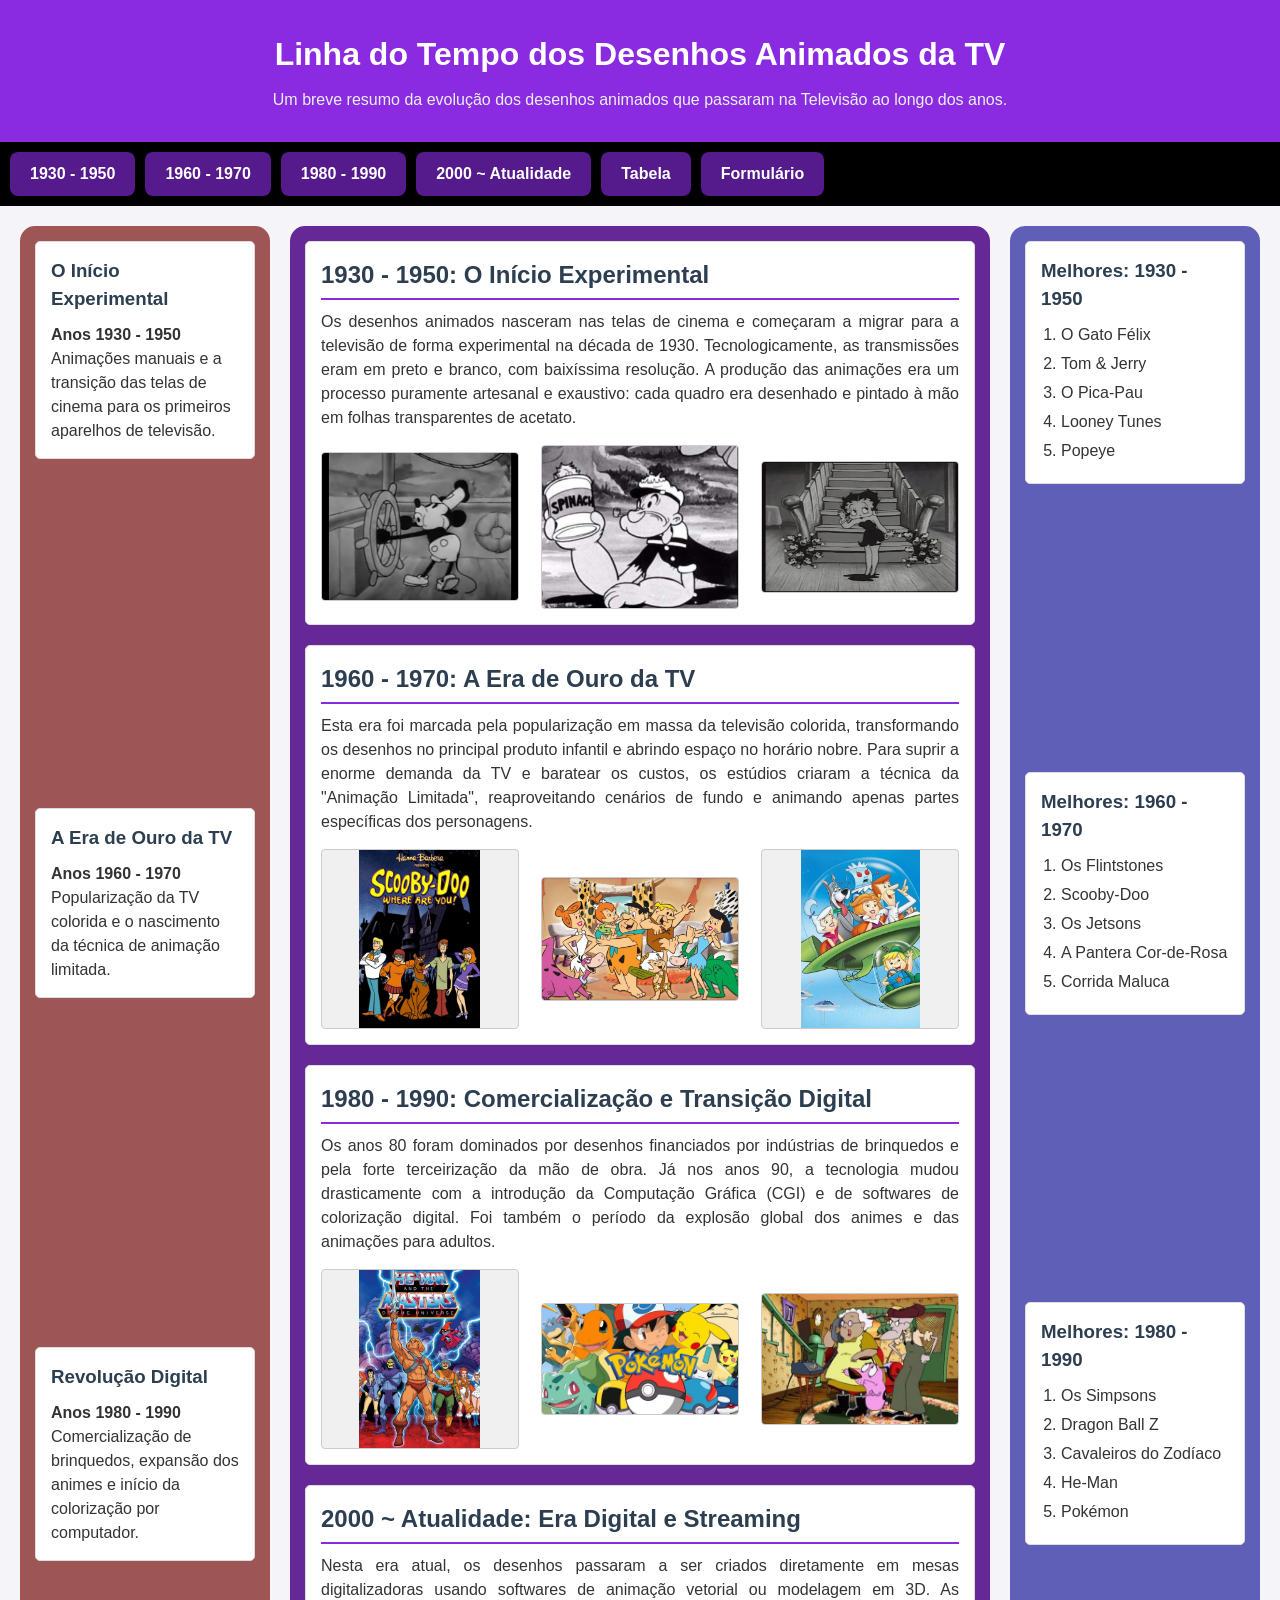
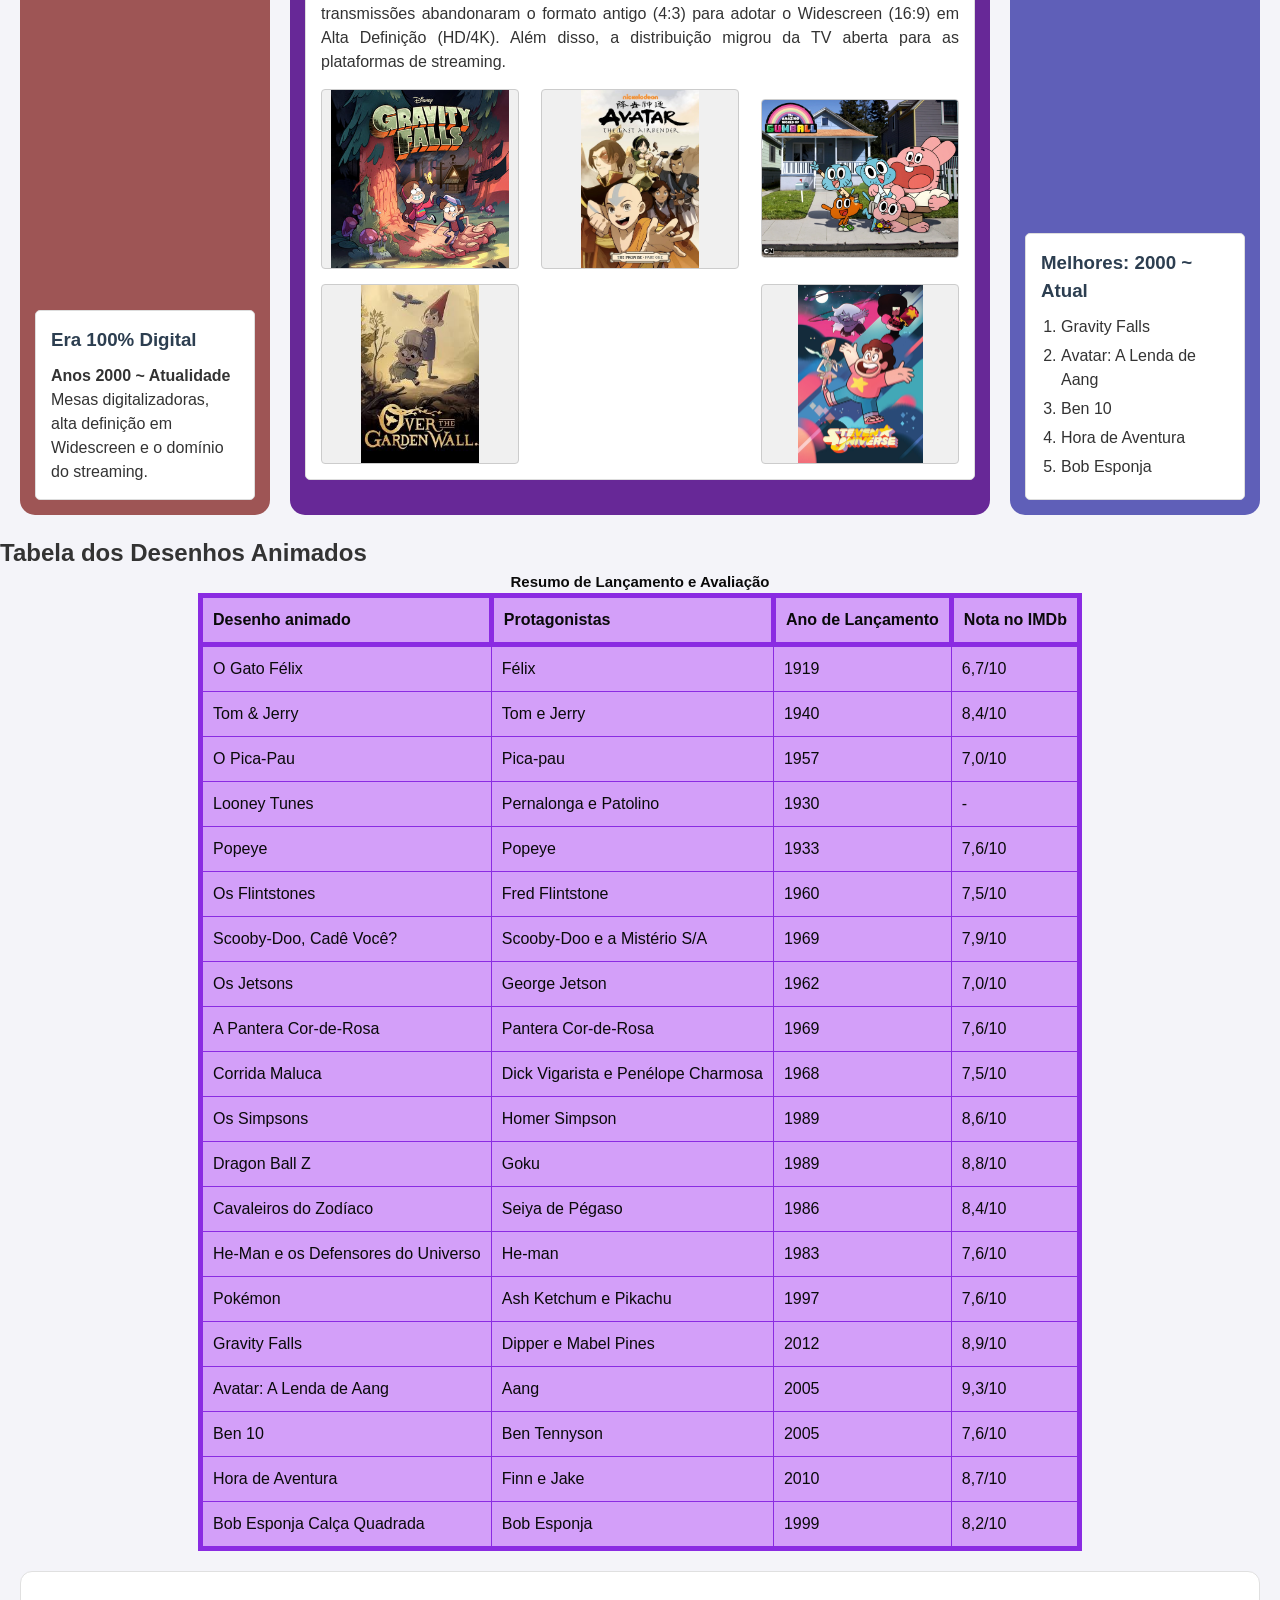
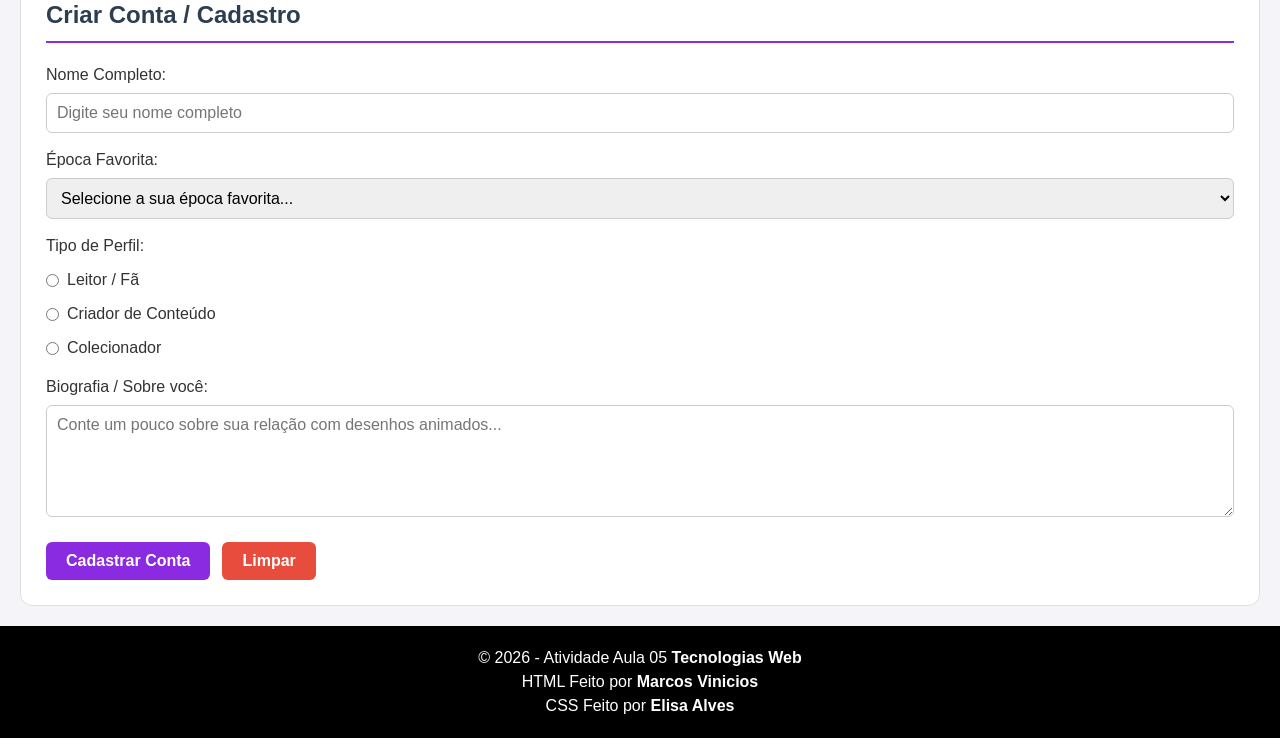
==== commit 4dc34ebc: "Atualização da Atividade 9 - Tabela e Formulario" ====
--- a/index.html
+++ b/index.html
@@ -27,6 +27,8 @@
         <a href="#era-60-70">1960 - 1970</a>
         <a href="#era-80-90">1980 - 1990</a>
         <a href="#era-2000">2000 ~ Atualidade</a>
+        <a href="#tabela">Tabela</a>
+        <a href="#formulario">Formulário</a>
     </nav>
 
     <!-- Container Principal -->
@@ -191,6 +193,199 @@
 
     </div>
 
+    <!-- Tabela - Parte da Elisa -->
+
+    <section id="tabela" class="secao-tabela">
+        <h2>Tabela dos Desenhos Animados</h2>
+        <table>
+            <caption><b>Resumo de Lançamento e Avaliação</b></caption>
+            <thead>
+                <tr>
+                    <th>Desenho animado</th>
+                    <th>Protagonistas</th>
+                    <th>Ano de Lançamento</th>
+                    <th>Nota no IMDb</th>
+                </tr>
+            </thead>
+            <tbody>
+                <tr>
+                    <td>O Gato Félix</td>
+                    <td>Félix</td>
+                    <td>1919</td>
+                    <td>6,7/10</td>
+                </tr>
+                <tr>
+                    <td>Tom & Jerry</td>
+                    <td>Tom e Jerry</td>
+                    <td>1940</td>
+                    <td>8,4/10</td>
+                </tr>
+                <tr>
+                    <td>O Pica-Pau</td>
+                    <td>Pica-pau</td>
+                    <td>1957</td>
+                    <td>7,0/10</td>
+                </tr>
+                <tr>
+                    <td>Looney Tunes</td>
+                    <td>Pernalonga e Patolino</td>
+                    <td>1930</td>
+                    <td>-</td>
+                </tr>
+                <tr>
+                    <td>Popeye</td>
+                    <td>Popeye</td>
+                    <td>1933</td>
+                    <td>7,6/10</td>
+                </tr>
+                <tr>
+                    <td>Os Flintstones</td>
+                    <td>Fred Flintstone</td>
+                    <td>1960</td>
+                    <td>7,5/10</td>
+                </tr>
+                <tr>
+                    <td>Scooby-Doo, Cadê Você?</td>
+                    <td>Scooby-Doo e a Mistério S/A</td>
+                    <td>1969</td>
+                    <td>7,9/10</td>
+                </tr>
+                <tr>
+                    <td>Os Jetsons</td>
+                    <td>George Jetson</td>
+                    <td>1962</td>
+                    <td>7,0/10</td>
+                </tr>
+                <tr>
+                    <td>A Pantera Cor-de-Rosa</td>
+                    <td>Pantera Cor-de-Rosa</td>
+                    <td>1969</td>
+                    <td>7,6/10</td>
+                </tr>
+                <tr>
+                    <td>Corrida Maluca</td>
+                    <td>Dick Vigarista e Penélope Charmosa</td>
+                    <td>1968</td>
+                    <td>7,5/10</td>
+                </tr>
+                <tr>
+                    <td>Os Simpsons</td>
+                    <td>Homer Simpson</td>
+                    <td>1989</td>
+                    <td>8,6/10</td>
+                </tr>
+                <tr>  
+                    <td>Dragon Ball Z</td>
+                    <td>Goku</td>
+                    <td>1989</td>
+                    <td>8,8/10</td>
+                </tr>
+                <tr>
+                    <td>Cavaleiros do Zodíaco</td>
+                    <td>Seiya de Pégaso</td>
+                    <td>1986</td>
+                    <td>8,4/10</td>
+                </tr>
+                <tr> 
+                    <td>He-Man e os Defensores do Universo</td>
+                    <td>He-man</td>
+                    <td>1983</td>
+                    <td>7,6/10</td>
+                </tr>
+                <tr>
+                    <td>Pokémon</td>
+                    <td>Ash Ketchum e Pikachu</td>
+                    <td>1997</td>
+                    <td>7,6/10</td>
+                </tr>
+                <tr>
+                    <td>Gravity Falls</td>
+                    <td>Dipper e Mabel Pines</td>
+                    <td>2012</td>
+                    <td>8,9/10</td>
+                </tr>
+                <tr>
+                    <td>Avatar: A Lenda de Aang</td>
+                    <td>Aang</td>
+                    <td>2005</td>
+                    <td>9,3/10</td>
+                </tr>
+                <tr>
+                    <td>Ben 10</td>
+                    <td>Ben Tennyson</td>
+                    <td>2005</td>
+                    <td>7,6/10</td>
+                </tr>
+                <tr>
+                    <td>Hora de Aventura</td>
+                    <td>Finn e Jake</td>
+                    <td>2010</td>
+                    <td>8,7/10</td>
+                </tr>
+                <tr>
+                    <td>Bob Esponja Calça Quadrada</td>
+                    <td>Bob Esponja</td>
+                    <td>1999</td>
+                    <td>8,2/10</td>
+                </tr>
+            </tbody>
+        </table>
+    </section>
+
+
+
+    <!-- Formulário - Parte do Marcos -->
+    <section id="formulario" class="formulario">
+        <h2>Criar Conta / Cadastro</h2>
+        
+        <form action="https://httpbin.org/post" method="POST" class="form-container">
+            
+            <div class="form">
+                <label for="nome">Nome Completo:</label>
+                <input type="text" id="nome" name="nome" placeholder="Digite seu nome completo" required minlength="3" maxlength="50">
+            </div>
+            
+            <div class="form">
+                <label for="assunto">Época Favorita:</label>
+                <select id="assunto" name="assunto" required>
+                    <option value="">Selecione a sua época favorita...</option>
+                    <option value="anos-30-50">Anos 30 a 50 (Ex: Mickey, Tom & Jerry)</option>
+                    <option value="anos-60-70">Anos 60 a 70 (Ex: Os Flintstones, Scooby-Doo)</option>
+                    <option value="anos-80-90">Anos 80 a 90 (Ex: Pokémon, Cavaleiros do Zodíaco)</option>
+                    <option value="anos-2000">Anos 2000 em diante (Ex: Ben 10, Gravity Falls)</option>
+                </select>
+            </div>
+            
+            <div class="form">
+                <p class="titulo">Tipo de Perfil:</p>            
+                
+                <div class="opcao">
+                    <input type="radio" id="excelente" name="avaliacao" value="leitor" required>
+                    <label for="excelente">Leitor / Fã</label>
+                </div>
+                
+                <div class="opcao">
+                    <input type="radio" id="bom" name="avaliacao" value="criador">
+                    <label for="bom">Criador de Conteúdo</label>
+                </div>
+                
+                <div class="opcao">
+                    <input type="radio" id="regular" name="avaliacao" value="colecionador">
+                    <label for="regular">Colecionador</label>
+                </div>
+            </div>
+            
+            <div class="form">
+                <label for="mensagem">Biografia / Sobre você:</label>
+                <textarea id="mensagem" name="mensagem" rows="5" placeholder="Conte um pouco sobre sua relação com desenhos animados..." required maxlength="300"></textarea>
+            </div>
+            
+            <div class="botoes">
+                <button type="submit" class="enviar">Cadastrar Conta</button>
+                <button type="reset" class="limpar">Limpar</button>
+            </div>
+        </form>
+    </section>
 
     <!-- Rodapé -->
 
--- a/Trabalho.css
+++ b/Trabalho.css
@@ -203,4 +203,128 @@
         max-width: 100%;
         height: auto;
     }
+}
+/* Formulario - Parte do Marcos */
+
+.formulario {
+    background-color: #ffffff;
+    margin: 20px;
+    padding: 25px;
+    border-radius: 12px;
+    border: 1px solid #e0e0e0;
+}
+
+.formulario h2 {
+    color: #2c3e50;
+    border-bottom: 2px solid blueviolet;
+    padding-bottom: 8px;
+    margin-bottom: 20px;
+}
+
+.form-container {
+    display: flex;
+    flex-direction: column;
+    gap: 15px;
+}
+
+.form {
+    display: flex;
+    flex-direction: column;
+    gap: 6px;
+}
+
+.form label,.titulo {
+    color: #333333;
+}
+
+.form input[type="text"],.form select,.form textarea {
+    width: 100%;
+    padding: 10px;
+    border: 1px solid #ccc;
+    border-radius: 6px;
+    font-size: 1rem;
+}
+
+.form input[type="text"]:focus,.form select:focus,.form textarea:focus {
+    border-color: blueviolet;
+    box-shadow: 0 0 5px rgba(138, 43, 226, 0.4);
+}
+
+.opcao {
+    display: flex;
+    align-items: center;
+    gap: 8px;
+    margin-top: 4px;
+}
+
+.opcao input[type="radio"] {
+    width: auto;
+    cursor: pointer;
+}
+
+.opcao label {
+    font-weight: normal;
+    cursor: pointer;
+}
+
+.botoes {
+    display: flex;
+    flex-direction: row;
+    gap: 12px;
+    margin-top: 10px;
+}
+
+.enviar,.limpar {
+    padding: 10px 20px;
+    border: none;
+    border-radius: 6px;
+    font-weight: bold;
+    font-size: 1rem;
+    cursor: pointer;
+}
+
+.enviar {
+    background-color: blueviolet;
+    color: #ffffff;
+}
+
+.enviar:hover {
+    background-color: #7a22cb;
+}
+
+.limpar {
+    background-color: #e74c3c;
+    color: #ffffff;
+}
+
+.limpar:hover {
+    background-color: #c0392b;
+}
+
+/* Tabela parte da Elisa */
+
+.tabela {
+    background-color: #ffffff;
+    margin: 20px auto;
+    padding: 25px;
+    border-radius: 12px;
+    border: 1px solid #e0e0e0;
+}
+
+th, td {
+    border: 1px solid blueviolet;
+    padding: 10px;
+    text-align: left;
+}
+
+table,th{
+    border: 5px solid blueviolet;
+    border-collapse: collapse;
+    background-color: #d39ff9;
+    color: rgb(10, 10, 10);
+    align-items: center;
+    margin: 0 auto;
+}
+caption{
+    font-size: 15px;
 }
